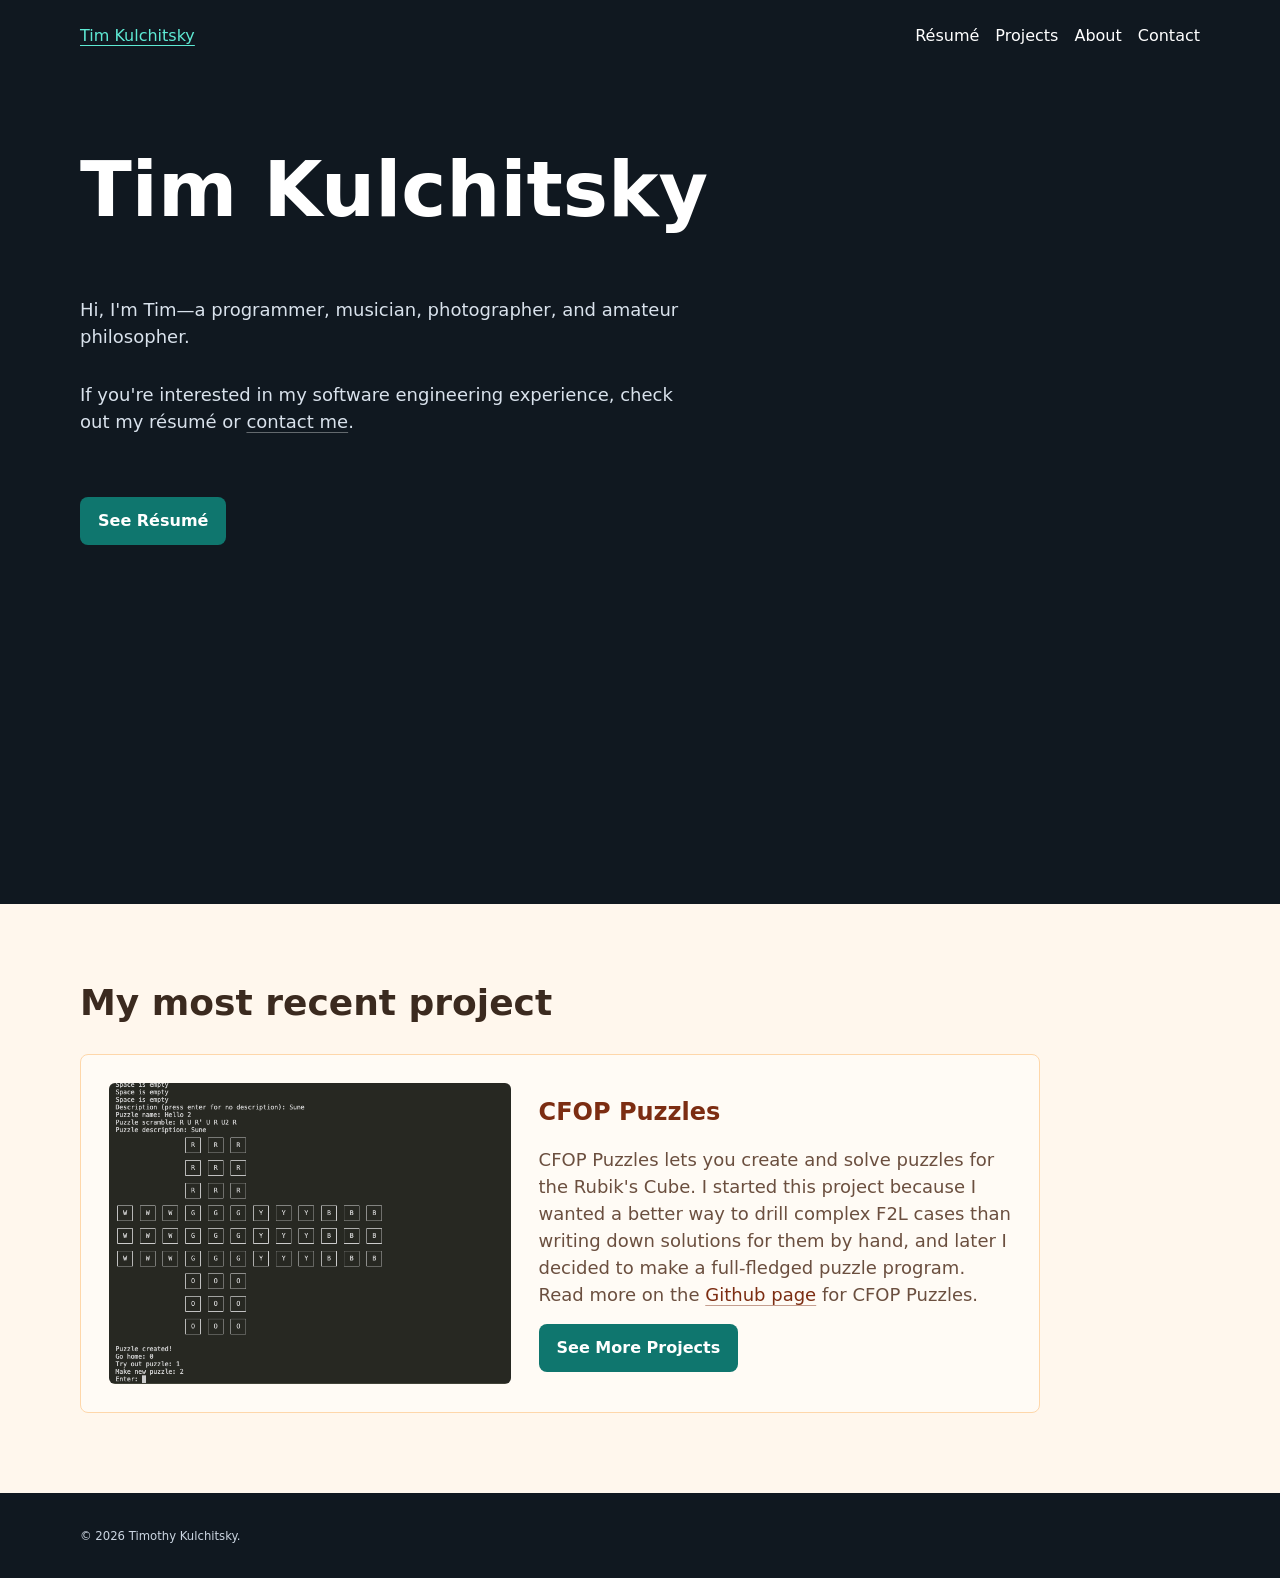
==== docs/index.html @ 84a0f75d "index.html text + gitignore" ====
<!doctype html>
<html lang="en">
  <head>
    <meta charset="utf-8" />
    <meta name="viewport" content="width=device-width, initial-scale=1" />
    <meta
      name="description"
      content="A basic HTML template ready for customization."
    />
    <title>Landing Page</title>
    <link rel="stylesheet" href="styles.css" />
    <script src="script.js" defer></script>
  </head>
  <body>
    <header>
      <a href="index.html" aria-label="Home">Tim Kulchitsky</a>
      <nav aria-label="Main navigation">
        <a href="resume.html">Résumé</a>
        <a href="projects.html">Projects</a>
        <a href="about.html">About</a>
        <a href="contact.html">Contact</a>
      </nav>
    </header>

    <main>
      <section class="hero" aria-labelledby="page-title">
        <h1 id="page-title">Tim Kulchitsky</h1>
        <div class="hero-text">
          <p>
              Hi, I'm Tim—a programmer, musician, photographer, and amateur philosopher.
          </p>
          <p>
            If you're interested in my software engineering experience, check out
            my résumé or <a class="subtle-link" href="contact.html">contact me</a>.
          </p>
        </div>
        <a class="button" href="resume.html">See Résumé</a>
      </section>
      <section class="show-off">
        <h2>My most recent project</h2>

        <article class="featured-project">
          <img
            class="featured-project-img"
            src="images/cfop_puzzles_screenshot.png"
            alt="CFOP Puzzles screenshot"
          />
          <div class="featured-project-text">
            <h3>CFOP Puzzles</h3>
            <p>
              CFOP Puzzles lets you create and solve puzzles for the Rubik's Cube. I started this
              project because I wanted a better way to drill complex F2L cases than writing down solutions
              for them by hand, and later I decided to make a full-fledged puzzle program.
              Read more on the <a class="subtle-link" href="https://github.com/tkulchitsky">Github page</a>
              for CFOP Puzzles.
            </p>
            <a class="button" href="projects.html">See More Projects</a>
          </div>
        </article>
      </section>
    </main>

    <footer>
      <small>&copy; 2026 Timothy Kulchitsky.</small>
    </footer>
  </body>
</html>
---- docs/styles.css ----
:root {
  color-scheme: light;
  font-family:
    Inter, ui-sans-serif, system-ui, -apple-system, BlinkMacSystemFont,
    "Segoe UI", sans-serif;
  color: #ffffff;
  background: #101820;
  --header-height: 68px;
}

* {
  box-sizing: border-box;
}

body {
  margin: 0;
  min-height: 100dvh;
  line-height: 1.5;
  overflow-x: hidden;
  background: #101820;
}

header,
main,
footer {
  position: relative;
  width: min(100% - 40px, 1120px);
  margin: 0 auto;
}

/* Remember to change the variable --header-height when done! */
header {
  display: flex;
  align-items: center;
  justify-content: space-between;
  padding: 24px 0;
}

nav {
  display: flex;
  gap: 16px;
}

a {
  color: inherit;
  text-decoration: none;
}

a:hover {
  text-decoration: underline;
}

header a[aria-current="page"] {
  color: #5eead4;
  text-decoration: underline;
  text-underline-offset: 4px;
}

/* Subtle links */
.hero .subtle-link:hover,
.hero-short .subtle-link:hover,
.featured-project .subtle-link:hover,
.project-card .subtle-link:hover,
.resume-document .subtle-link:hover {
  text-decoration-color: currentColor;
}

/* Hero sections */

.hero,
.hero-short {
  position: relative;
  isolation: isolate;
  display: grid;
  gap: 0;
  width: 100vw;
  margin-left: calc(50% - 50vw);
  padding: 80px max(20px, calc((100vw - 1120px) / 2));
  /* TODO: Could clamp instead, need variable for hero contents height */
  padding-bottom: max(80px, 35dvh);
}

.hero {
    min-height: calc(100dvh - var(--header-height));
}

.hero-short {
  max-height: calc(100dvh - 2.5 * var(--header-height));
}

.projects-hero {
  background: #101820;
}

.hero::before,
.hero-short::before {
  position: absolute;
  inset: 0 0 0 42%;  /* How far to the right the photo *starts* */
  z-index: -2;
  background: url("images/cover_cropped2.jpg") 33% center / cover no-repeat;
  content: "";
}

.hero::after,
.hero-short::after {
  position: absolute;
  inset: 0;
  z-index: -1;
  background: linear-gradient(
    90deg,
    rgba(16, 24, 32, 0.98) 0%,
    rgba(16, 24, 32, 0.9) 34%,
    rgba(16, 24, 32, 0.34) 62%,
    rgba(16, 24, 32, 0.04) 100%
  );
  content: "";
}

.projects-hero::before,
.projects-hero::after {
  content: none;
}

.about-hero::before {
  background: url("images/about.jpg") 33% center / cover no-repeat;
}

.hero-text {
  display: grid;
  gap: 10px;
}

.hero h1,
.hero-short h1 {
  max-width: 720px;
  margin: 0 0 24px;
  font-size: clamp(2.25rem, 7vw, 4.75rem);
  line-height: 1;
}

.hero p,
.hero-short p {
  max-width: 620px;
  margin: 0;
  color: #d9e2ec;
  font-size: 1.125rem;
}

.hero .subtle-link,
.hero-short .subtle-link {
  text-decoration: underline;
  text-decoration-thickness: 1px;
  text-decoration-color: rgba(255, 255, 255, 0.35);
  text-underline-offset: 4px;
}

.hero .button,
.hero-short .button {
  margin-top: 40px;
  align-self: start;
}

/* Show off section (.show-off in home page and Projects) */

.show-off {
  display: grid;
  gap: 32px;
  width: 100vw;
  margin-left: calc(50% - 50vw);
  padding: 80px max(20px, calc((100vw - 1120px) / 2));
  color: #2f241c;
  background: #fff7ed;
}

.show-off-reveal-ready .show-off {
  opacity: 0;
  transform: translateY(32px);
  transition:
    opacity 500ms ease,
    transform 500ms ease;
}

.show-off-reveal-ready .show-off.is-visible {
  opacity: 1;
  transform: translateY(0);
}

.show-off h2 {
  margin: 0;
  color: #3b2a1f;
  font-size: clamp(1.5rem, 3vw, 2.25rem);
  line-height: 1.05;
}

.featured-project {
  display: grid;
  grid-template-columns: minmax(240px, 0.85fr) minmax(0, 1fr);
  align-items: center;
  gap: 28px;
  max-width: 960px;
  border: 1px solid #fed7aa;
  border-radius: 8px;
  padding: 28px;
  background: #fffbf5;
}

.featured-project-img {
  width: 100%;
  aspect-ratio: 4 / 3;
  border-radius: 6px;
  object-fit: cover;
}

.featured-project-text {
  display: grid;
  gap: 16px;
}

.featured-project h3 {
  margin: 0;
  color: #7c2d12;
  font-size: 1.5rem;
}

.featured-project p {
  max-width: 640px;
  margin: 0;
  color: #6b4f3f;
  font-size: 1.125rem;
}

.featured-project .subtle-link,
.project-card .subtle-link,
.resume-document .subtle-link {
  color: #7c2d12;
  text-decoration: underline;
  text-decoration-thickness: 1px;
  text-decoration-color: rgba(124, 45, 18, 0.45);
  text-underline-offset: 4px;
}

.featured-project .button {
  align-self: start;
}

/* Projects */

.project-grid {
  display: grid;
  grid-template-columns: repeat(3, minmax(0, 1fr));
  gap: 20px;
}

.project-card {
  display: grid;
  gap: 12px;
  border: 1px solid #fed7aa;
  border-radius: 8px;
  padding: 24px;
  background: #fffbf5;
}

.project-img {
  width: 100%;
  aspect-ratio: 4 / 3;
  border-radius: 6px;
  object-fit: contain;
}

.project-card h3 {
  margin: 0;
  color: #7c2d12;
  font-size: 1.25rem;
}

.project-card p {
  margin: 0;
  color: #6b4f3f;
}

/* Resume */

.resume-document-wrap {
  display: grid;
  grid-template-columns: minmax(240px, 0.42fr) minmax(0, 1fr);
  align-items: start;
  gap: clamp(32px, 6vw, 72px);
  width: 100vw;
  margin-left: calc(50% - 50vw);
  padding: 80px max(20px, calc((100vw - 1120px) / 2));
  color: #2f241c;
  background: #fff7ed;
}

.resume-profile {
  display: grid;
  gap: 24px;
  position: sticky;
  top: 24px;
  border: 1px solid #fed7aa;
  border-radius: 8px;
  padding: 24px;
  background: #fffbf5;
  box-shadow: 0 14px 34px rgba(16, 24, 32, 0.08);
}

.resume-profile-copy {
  display: grid;
  gap: 10px;
}

.resume-eyebrow {
  margin: 0;
  color: #0f766e;
  font-weight: 800;
  text-transform: uppercase;
}

.resume-profile-copy h2 {
  margin: 0;
  color: #3b2a1f;
  font-size: clamp(1.7rem, 3vw, 2.45rem);
  line-height: 1.05;
}

.resume-profile-copy p {
  margin: 0;
  color: #6b4f3f;
}

.resume-section-nav {
  display: flex;
  flex-wrap: wrap;
  gap: 10px;
}

.resume-section-nav a {
  border: 1px solid #fed7aa;
  border-radius: 8px;
  padding: 8px 12px;
  color: #7c2d12;
  background: #fffbf5;
  font-weight: 700;
}

.resume-section-nav a:hover {
  background: #fef3e2;
  text-decoration: none;
}

.resume-document {
  display: grid;
  gap: 36px;
}

.resume-document-header {
  display: flex;
  align-items: start;
  justify-content: space-between;
  gap: 28px;
  border-bottom: 1px solid #fed7aa;
  padding-bottom: 28px;
}

.resume-document-header h2 {
  margin: 0;
  color: #3b2a1f;
  font-size: clamp(2rem, 5vw, 3.5rem);
  line-height: 1;
}

.resume-document-header p {
  max-width: 560px;
  margin: 12px 0 0;
  color: #6b4f3f;
  font-size: 1.05rem;
}

.resume-document-links {
  display: flex;
  flex: 0 0 auto;
  flex-wrap: wrap;
  justify-content: flex-start;
  gap: 8px 16px;
}

.resume-document-section {
  display: grid;
  grid-template-columns: 150px minmax(0, 1fr);
  gap: 28px;
  border-top: 1px solid #fed7aa;
  padding-top: 36px;
}

.resume-document-section:first-of-type {
  border-top: 0;
  padding-top: 0;
}

.resume-document-section > h2 {
  margin: 0;
  color: #7c2d12;
  font-size: 1rem;
  letter-spacing: 0;
  text-transform: uppercase;
}

.resume-entry {
  display: grid;
  gap: 14px;
  border: 1px solid #fed7aa;
  border-radius: 8px;
  padding: 24px;
  background: #fffbf5;
  box-shadow: 0 14px 34px rgba(16, 24, 32, 0.08);
}

.resume-entry-header {
  display: flex;
  align-items: start;
  justify-content: space-between;
  gap: 20px;
}

.resume-entry h3,
.resume-skills h3 {
  margin: 0;
  color: #3b2a1f;
  font-size: 1.15rem;
}

.resume-entry p,
.resume-skills p {
  margin: 4px 0 0;
  color: #6b4f3f;
}

.resume-entry-header span {
  flex: 0 0 auto;
  color: #7c2d12;
  font-weight: 800;
}

.resume-entry ul {
  display: grid;
  gap: 8px;
  margin: 0;
  padding-left: 22px;
  color: #6b4f3f;
}

.resume-skills {
  display: grid;
  grid-template-columns: repeat(3, minmax(0, 1fr));
  gap: 16px;
}

.resume-skills div {
  border: 1px solid #fed7aa;
  border-radius: 8px;
  padding: 20px;
  background: #fffbf5;
  box-shadow: 0 14px 34px rgba(16, 24, 32, 0.08);
}

/* Other */

.button {
  display: inline-flex;
  width: fit-content;
  align-items: center;
  justify-content: center;
  gap: 8px;
  border-radius: 8px;
  background: #0f766e;
  color: #ffffff;
  font-weight: 700;
  padding: 12px 18px;
}

.button svg {
  width: 1.1em;
  height: 1.1em;
  flex: 0 0 auto;
}

.button:hover {
  text-decoration: none;
  background: #115e59;
}

footer {
  padding: 32px 0;
  color: #cbd5e1;
  font-size: 0.875rem;
}

@media (max-width: 760px) {
  .hero::before {
    left: 0;
    background-position: 45% center;
  }

  .hero::after {
    background: rgba(16, 24, 32, 0.72);
  }

  .project-grid {
    grid-template-columns: 1fr;
  }

  .featured-project {
    grid-template-columns: 1fr;
  }

  .resume-document-wrap,
  .resume-skills {
    grid-template-columns: 1fr;
  }

  .resume-profile {
    position: static;
  }

  .resume-document-header,
  .resume-entry-header {
    display: grid;
    gap: 12px;
  }

  .resume-document-links {
    justify-content: flex-start;
    max-width: none;
  }

  .resume-document-section {
    grid-template-columns: 1fr;
    gap: 14px;
  }
}
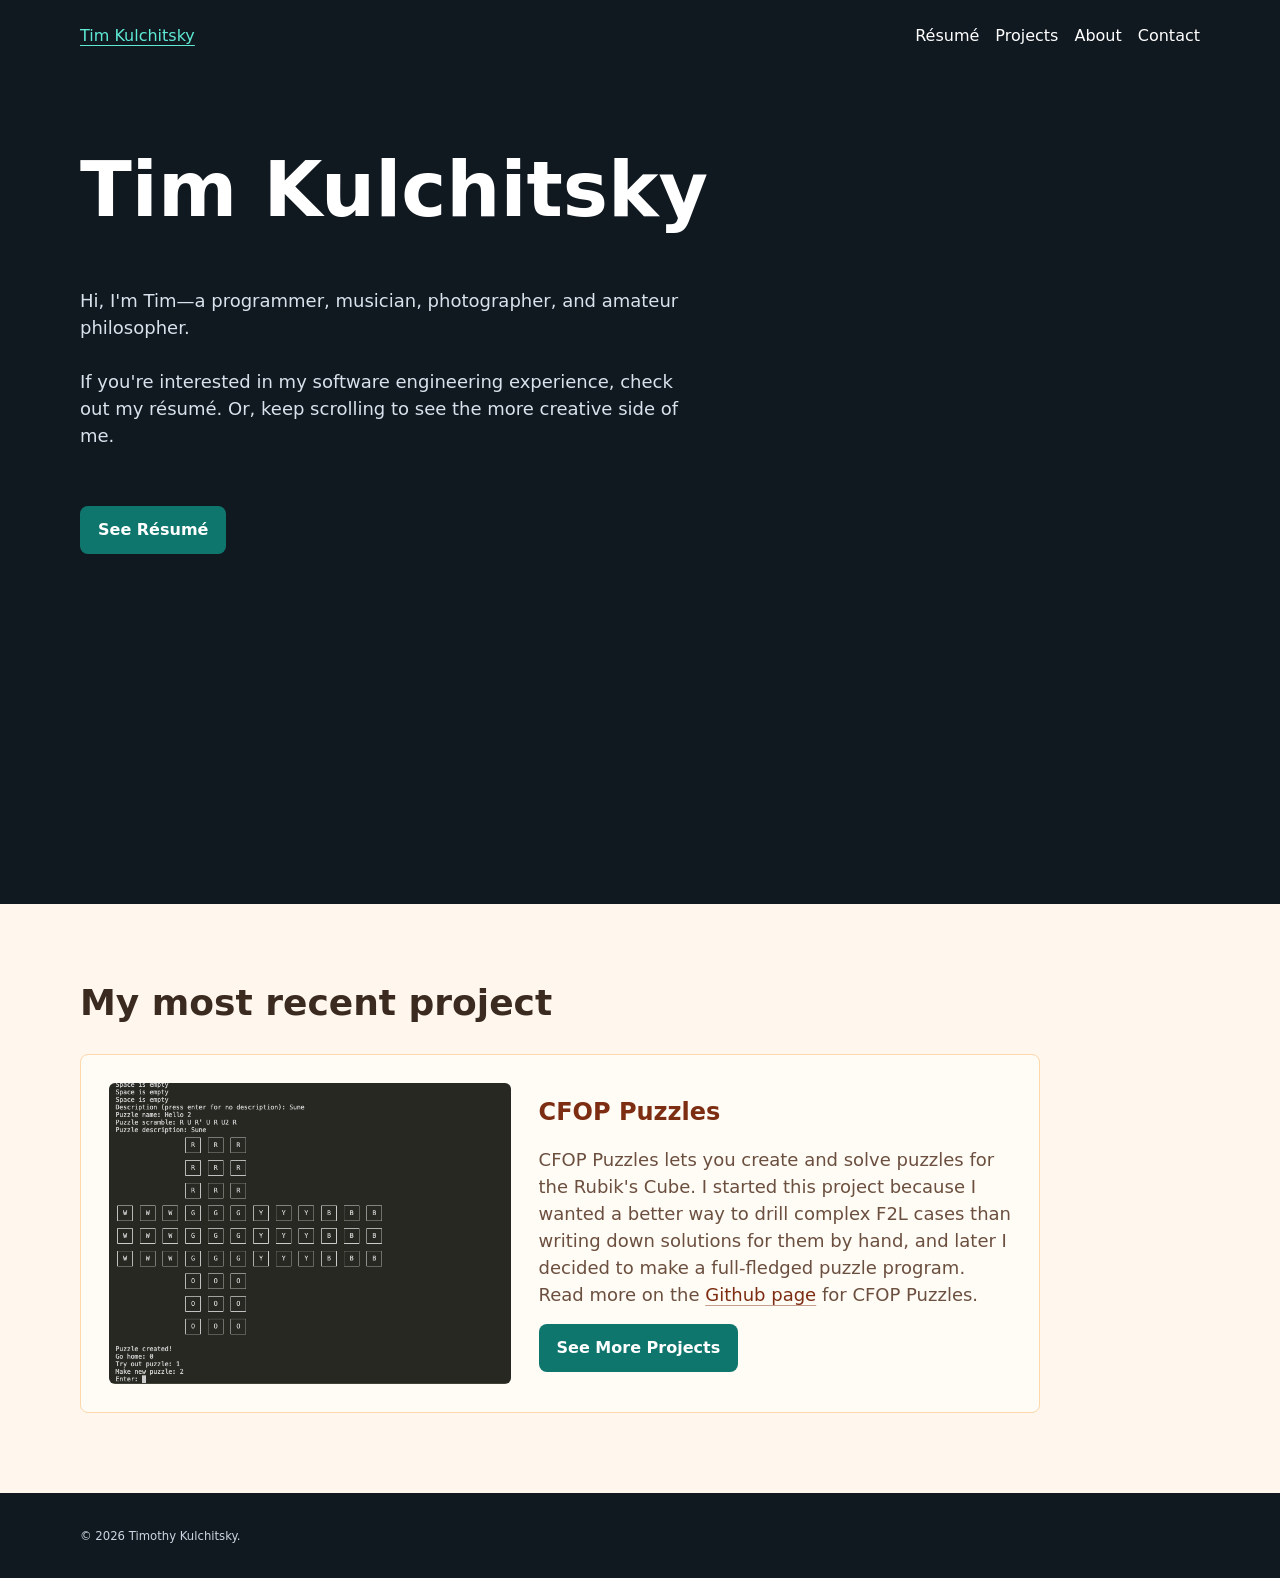
==== commit 353fbaca: "Home page text - "Or, keep scrolling"" ====
--- a/docs/index.html
+++ b/docs/index.html
@@ -31,7 +31,7 @@
           </p>
           <p>
             If you're interested in my software engineering experience, check out
-            my résumé or <a class="subtle-link" href="contact.html">contact me</a>.
+            my résumé. Or, keep scrolling to see the more creative side of me.
           </p>
         </div>
         <a class="button" href="resume.html">See Résumé</a>
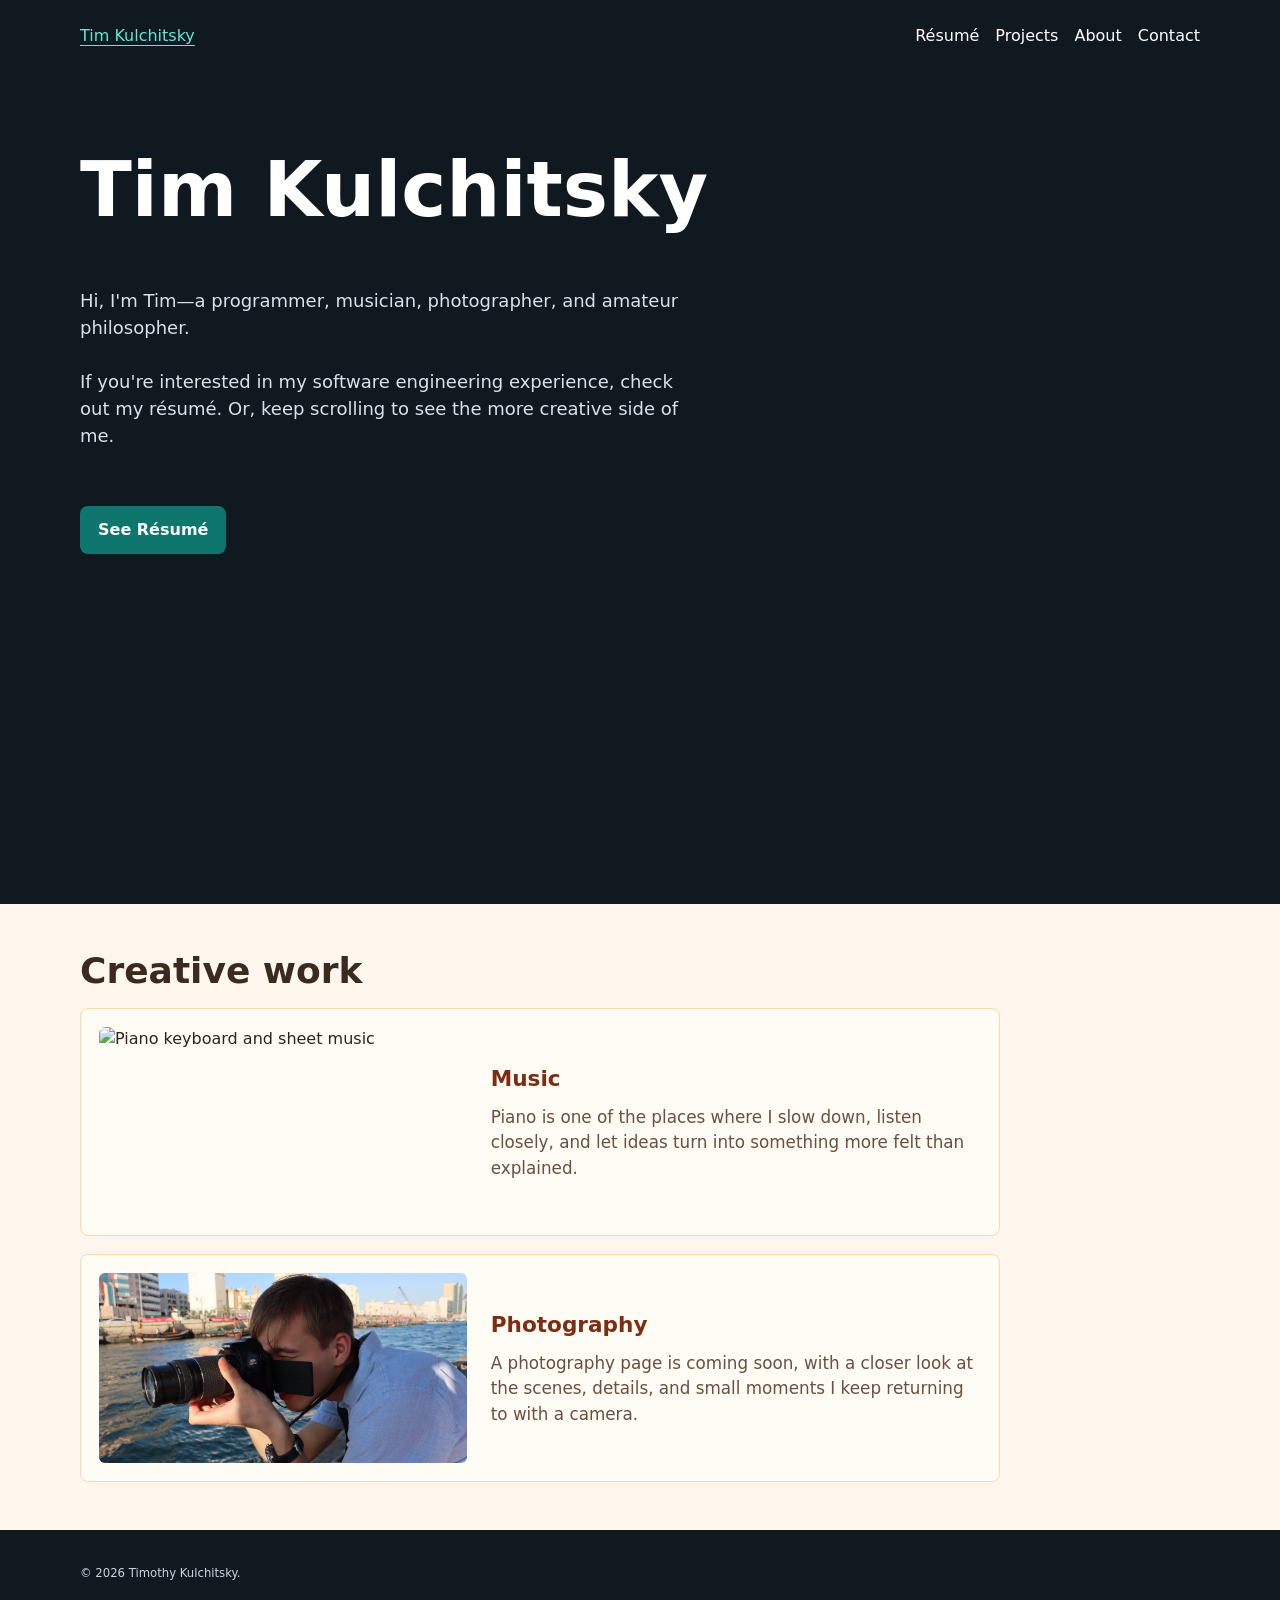
==== commit 04a88a54: "Two panels in index.html below hero" ====
--- a/docs/index.html
+++ b/docs/index.html
@@ -36,25 +36,36 @@
         </div>
         <a class="button" href="resume.html">See Résumé</a>
       </section>
-      <section class="show-off">
-        <h2>My most recent project</h2>
+      <section class="show-off creative-showcase">
+        <h2>Creative work</h2>
 
-        <article class="featured-project">
+        <article class="creative-feature">
           <img
-            class="featured-project-img"
-            src="images/cfop_puzzles_screenshot.png"
-            alt="CFOP Puzzles screenshot"
+            class="creative-feature-img"
+            src="images/piano3.PNG"
+            alt="Piano keyboard and sheet music"
           />
-          <div class="featured-project-text">
-            <h3>CFOP Puzzles</h3>
+          <div class="creative-feature-text">
+            <h3>Music</h3>
             <p>
-              CFOP Puzzles lets you create and solve puzzles for the Rubik's Cube. I started this
-              project because I wanted a better way to drill complex F2L cases than writing down solutions
-              for them by hand, and later I decided to make a full-fledged puzzle program.
-              Read more on the <a class="subtle-link" href="https://github.com/tkulchitsky">Github page</a>
-              for CFOP Puzzles.
+              Piano is one of the places where I slow down, listen closely, and
+              let ideas turn into something more felt than explained.
             </p>
-            <a class="button" href="projects.html">See More Projects</a>
+          </div>
+        </article>
+
+        <article class="creative-feature">
+          <img
+            class="creative-feature-img"
+            src="images/camera.jpg"
+            alt="Camera on a table"
+          />
+          <div class="creative-feature-text">
+            <h3>Photography</h3>
+            <p>
+              A photography page is coming soon, with a closer look at the
+              scenes, details, and small moments I keep returning to with a camera.
+            </p>
           </div>
         </article>
       </section>
--- a/docs/styles.css
+++ b/docs/styles.css
@@ -243,6 +243,49 @@
   align-self: start;
 }
 
+.creative-showcase {
+  gap: 18px;
+  padding-top: 48px;
+  padding-bottom: 48px;
+}
+
+.creative-feature {
+  display: grid;
+  grid-template-columns: minmax(220px, 0.75fr) minmax(0, 1fr);
+  align-items: center;
+  gap: 24px;
+  max-width: 920px;
+  border: 1px solid #fed7aa;
+  border-radius: 8px;
+  padding: 18px;
+  background: #fffbf5;
+}
+
+.creative-feature-img {
+  width: 100%;
+  height: clamp(140px, 18vw, 190px);
+  border-radius: 6px;
+  object-fit: cover;
+}
+
+.creative-feature-text {
+  display: grid;
+  gap: 10px;
+}
+
+.creative-feature h3 {
+  margin: 0;
+  color: #7c2d12;
+  font-size: 1.35rem;
+}
+
+.creative-feature p {
+  max-width: 560px;
+  margin: 0;
+  color: #6b4f3f;
+  font-size: 1.05rem;
+}
+
 /* Projects */
 
 .project-grid {
@@ -513,6 +556,15 @@
     grid-template-columns: 1fr;
   }
 
+  .creative-feature {
+    grid-template-columns: 1fr;
+    gap: 14px;
+  }
+
+  .creative-feature-img {
+    height: 150px;
+  }
+
   .resume-document-wrap,
   .resume-skills {
     grid-template-columns: 1fr;
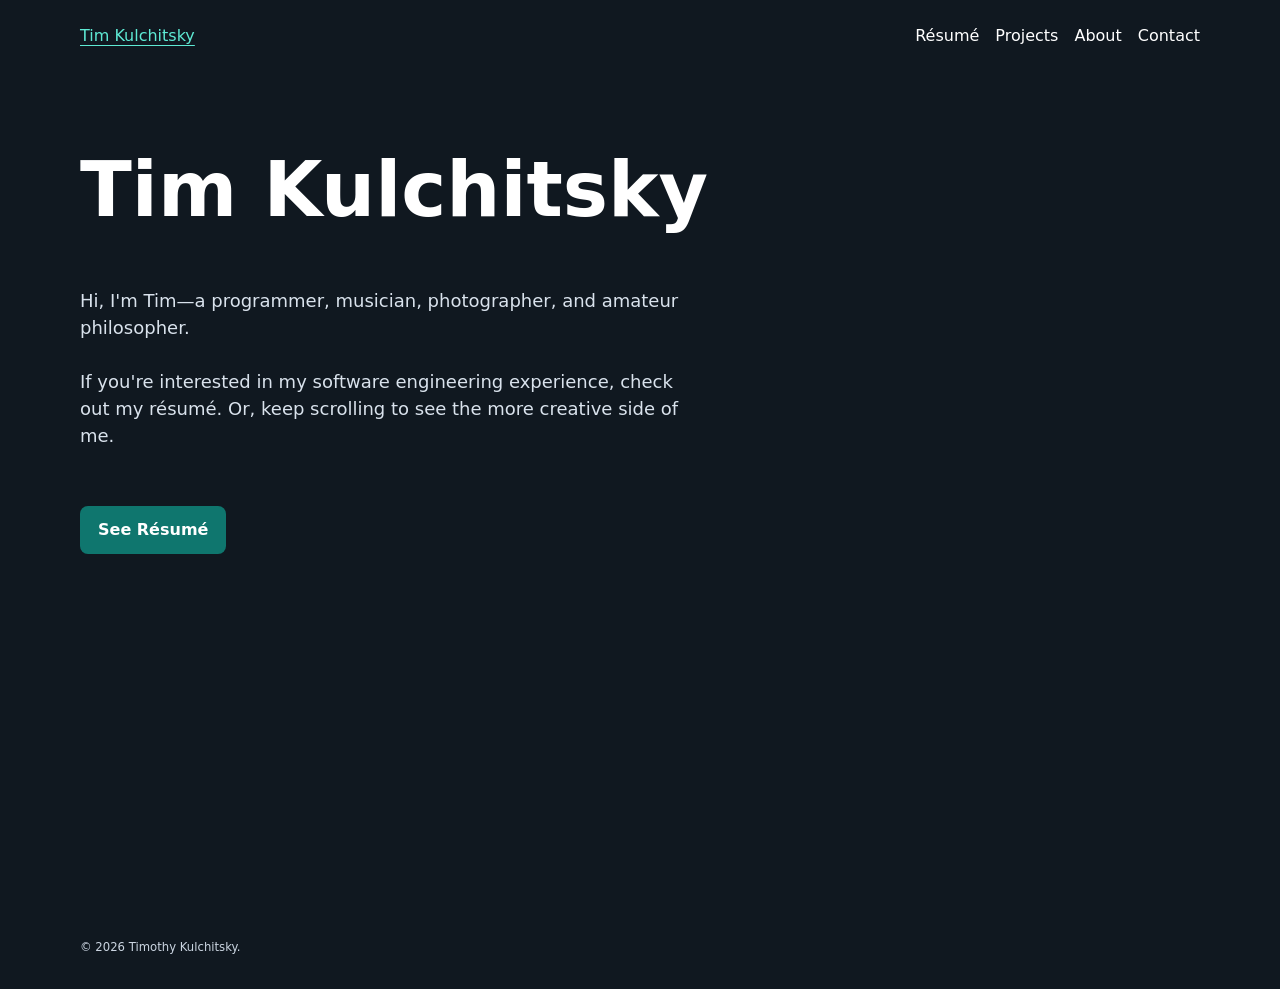
==== commit 9c4e94be: "Removed show off section from home page" ====
--- a/docs/index.html
+++ b/docs/index.html
@@ -36,39 +36,6 @@
         </div>
         <a class="button" href="resume.html">See Résumé</a>
       </section>
-      <section class="show-off creative-showcase">
-        <h2>Creative work</h2>
-
-        <article class="creative-feature">
-          <img
-            class="creative-feature-img"
-            src="images/piano3.PNG"
-            alt="Piano keyboard and sheet music"
-          />
-          <div class="creative-feature-text">
-            <h3>Music</h3>
-            <p>
-              Piano is one of the places where I slow down, listen closely, and
-              let ideas turn into something more felt than explained.
-            </p>
-          </div>
-        </article>
-
-        <article class="creative-feature">
-          <img
-            class="creative-feature-img"
-            src="images/camera.jpg"
-            alt="Camera on a table"
-          />
-          <div class="creative-feature-text">
-            <h3>Photography</h3>
-            <p>
-              A photography page is coming soon, with a closer look at the
-              scenes, details, and small moments I keep returning to with a camera.
-            </p>
-          </div>
-        </article>
-      </section>
     </main>
 
     <footer>
--- a/docs/styles.css
+++ b/docs/styles.css
@@ -160,7 +160,7 @@
   align-self: start;
 }
 
-/* Show off section (.show-off in home page and Projects) */
+/* Show off section (Projects page) */
 
 .show-off {
   display: grid;
@@ -170,19 +170,6 @@
   padding: 80px max(20px, calc((100vw - 1120px) / 2));
   color: #2f241c;
   background: #fff7ed;
-}
-
-.show-off-reveal-ready .show-off {
-  opacity: 0;
-  transform: translateY(32px);
-  transition:
-    opacity 500ms ease,
-    transform 500ms ease;
-}
-
-.show-off-reveal-ready .show-off.is-visible {
-  opacity: 1;
-  transform: translateY(0);
 }
 
 .show-off h2 {
@@ -243,49 +230,6 @@
   align-self: start;
 }
 
-.creative-showcase {
-  gap: 18px;
-  padding-top: 48px;
-  padding-bottom: 48px;
-}
-
-.creative-feature {
-  display: grid;
-  grid-template-columns: minmax(220px, 0.75fr) minmax(0, 1fr);
-  align-items: center;
-  gap: 24px;
-  max-width: 920px;
-  border: 1px solid #fed7aa;
-  border-radius: 8px;
-  padding: 18px;
-  background: #fffbf5;
-}
-
-.creative-feature-img {
-  width: 100%;
-  height: clamp(140px, 18vw, 190px);
-  border-radius: 6px;
-  object-fit: cover;
-}
-
-.creative-feature-text {
-  display: grid;
-  gap: 10px;
-}
-
-.creative-feature h3 {
-  margin: 0;
-  color: #7c2d12;
-  font-size: 1.35rem;
-}
-
-.creative-feature p {
-  max-width: 560px;
-  margin: 0;
-  color: #6b4f3f;
-  font-size: 1.05rem;
-}
-
 /* Projects */
 
 .project-grid {
@@ -556,15 +500,6 @@
     grid-template-columns: 1fr;
   }
 
-  .creative-feature {
-    grid-template-columns: 1fr;
-    gap: 14px;
-  }
-
-  .creative-feature-img {
-    height: 150px;
-  }
-
   .resume-document-wrap,
   .resume-skills {
     grid-template-columns: 1fr;
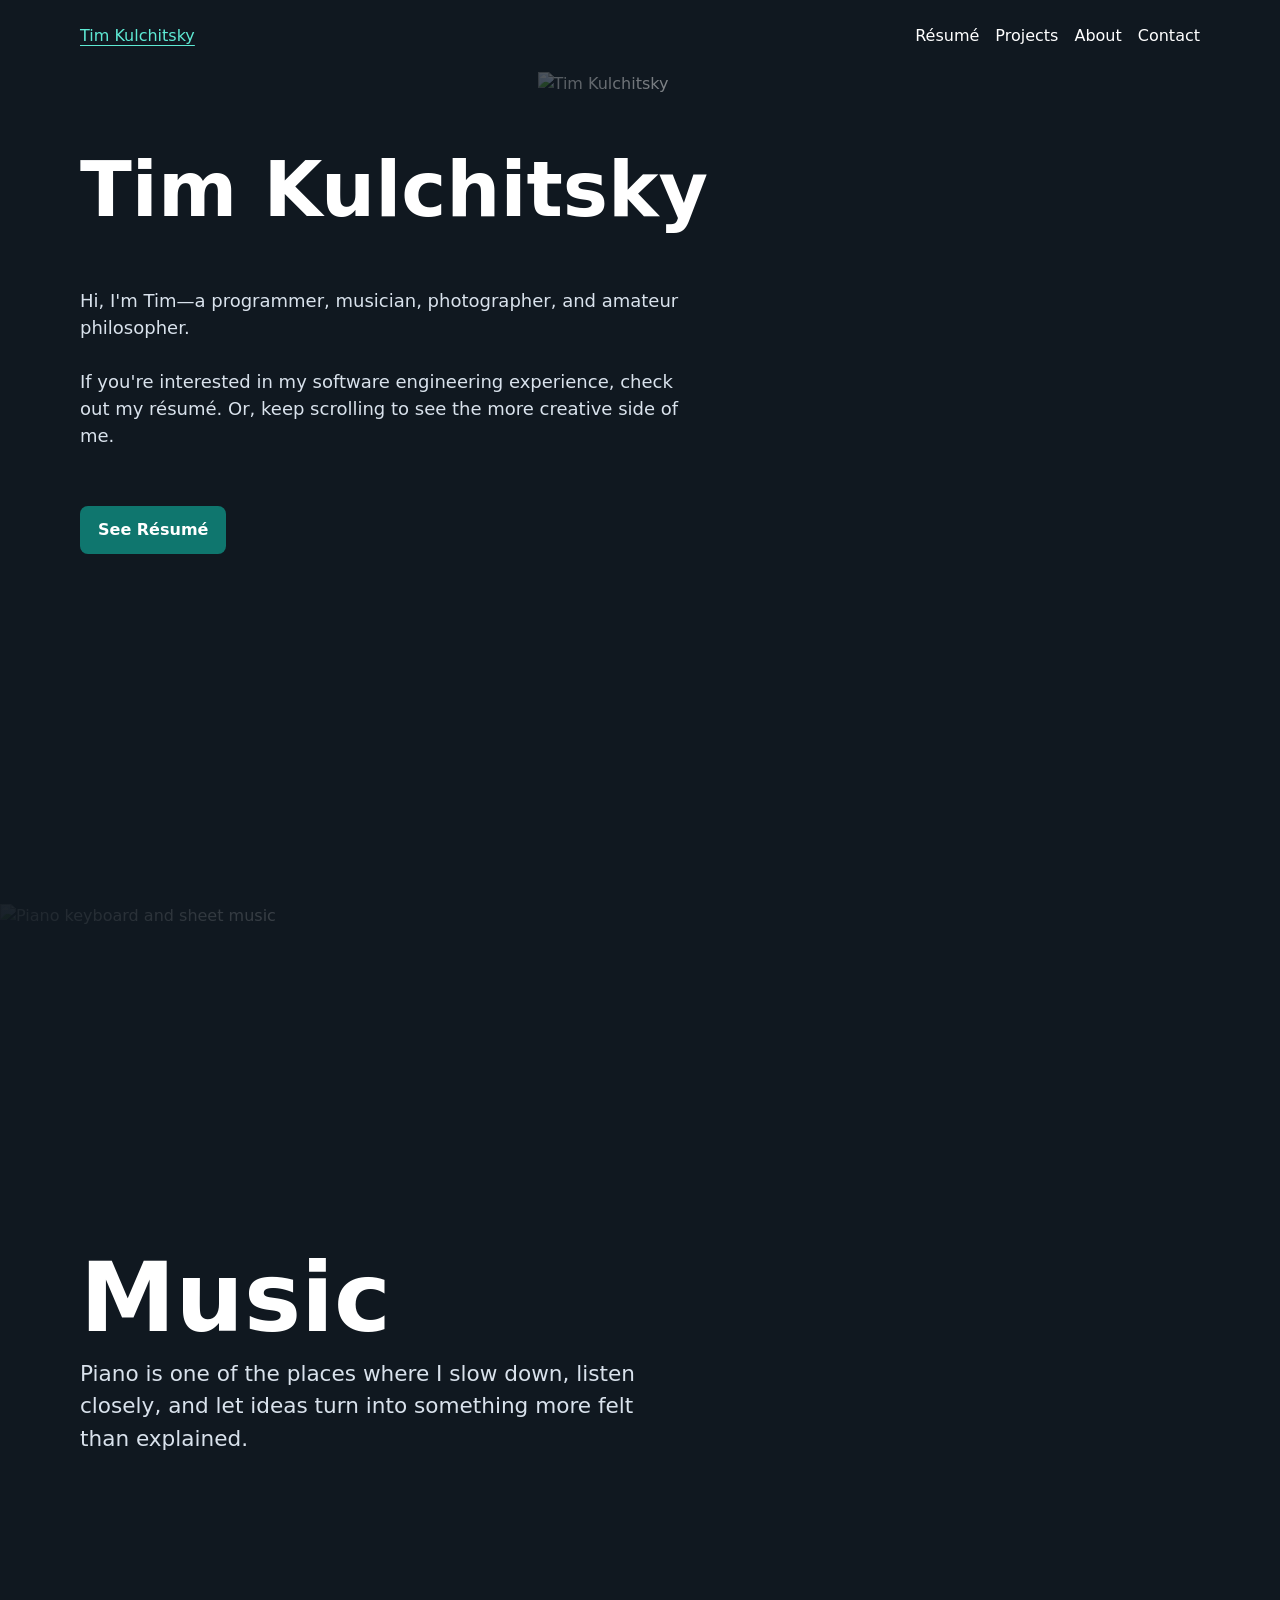
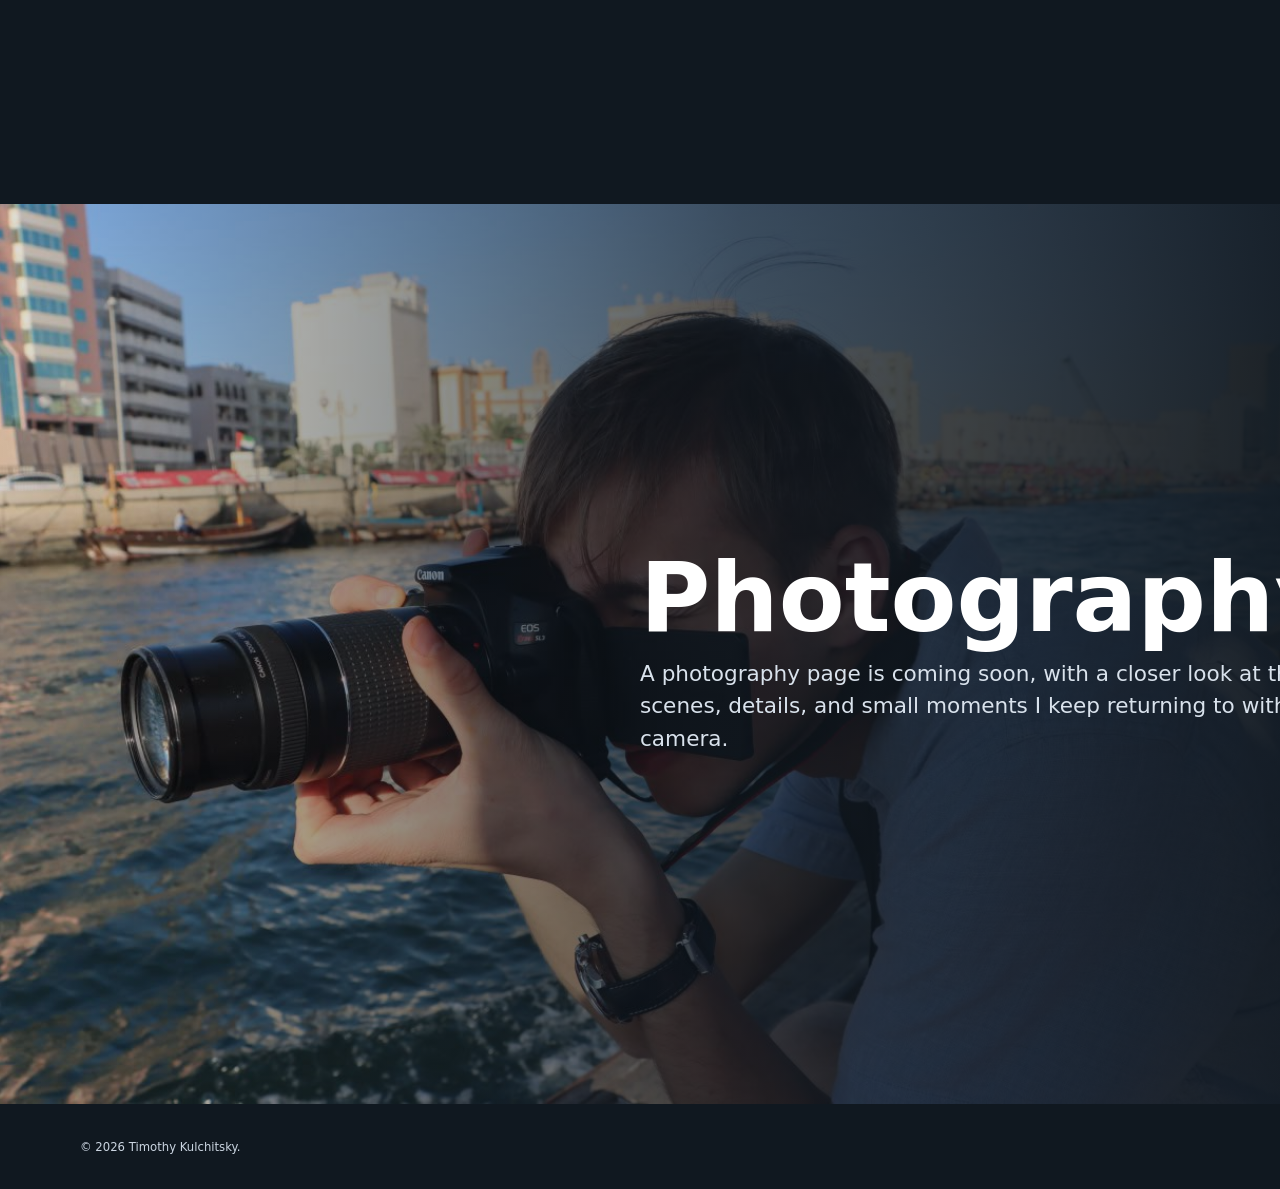
==== commit 8537465a: "Full screen home page" ====
--- a/docs/index.html
+++ b/docs/index.html
@@ -24,6 +24,11 @@
 
     <main>
       <section class="hero" aria-labelledby="page-title">
+        <img
+          class="hero-image"
+          src="images/cover_cropped2.jpg"
+          alt="Tim Kulchitsky"
+        />
         <h1 id="page-title">Tim Kulchitsky</h1>
         <div class="hero-text">
           <p>
@@ -36,6 +41,36 @@
         </div>
         <a class="button" href="resume.html">See Résumé</a>
       </section>
+
+      <section class="home-section music-section" aria-labelledby="music-title">
+        <div class="home-section-text">
+          <h2 id="music-title">Music</h2>
+          <p>
+            Piano is one of the places where I slow down, listen closely, and
+            let ideas turn into something more felt than explained.
+          </p>
+        </div>
+        <img
+          class="home-section-image"
+          src="images/piano3.PNG"
+          alt="Piano keyboard and sheet music"
+        />
+      </section>
+
+      <section class="home-section photography-section" aria-labelledby="photography-title">
+        <div class="home-section-text">
+          <h2 id="photography-title">Photography</h2>
+          <p>
+            A photography page is coming soon, with a closer look at the scenes,
+            details, and small moments I keep returning to with a camera.
+          </p>
+        </div>
+        <img
+          class="home-section-image"
+          src="images/camera.jpg"
+          alt="Camera on a table"
+        />
+      </section>
     </main>
 
     <footer>
--- a/docs/styles.css
+++ b/docs/styles.css
@@ -59,7 +59,6 @@
 /* Subtle links */
 .hero .subtle-link:hover,
 .hero-short .subtle-link:hover,
-.featured-project .subtle-link:hover,
 .project-card .subtle-link:hover,
 .resume-document .subtle-link:hover {
   text-decoration-color: currentColor;
@@ -81,7 +80,7 @@
 }
 
 .hero {
-    min-height: calc(100dvh - var(--header-height));
+  min-height: calc(100dvh - var(--header-height));
 }
 
 .hero-short {
@@ -92,13 +91,24 @@
   background: #101820;
 }
 
-.hero::before,
 .hero-short::before {
   position: absolute;
   inset: 0 0 0 42%;  /* How far to the right the photo *starts* */
   z-index: -2;
   background: url("images/cover_cropped2.jpg") 33% center / cover no-repeat;
   content: "";
+}
+
+.hero-image {
+  position: absolute;
+  top: 0;
+  right: 0;
+  bottom: 0;
+  z-index: -2;
+  width: 58%;
+  height: 100%;
+  object-fit: cover;
+  object-position: 33% center;
 }
 
 .hero::after,
@@ -160,6 +170,79 @@
   align-self: start;
 }
 
+/* Home scroll sections */
+
+.home-section {
+  position: relative;
+  isolation: isolate;
+  display: grid;
+  align-items: center;
+  width: 100vw;
+  min-height: 100dvh;
+  margin-left: calc(50% - 50vw);
+  padding: 80px max(20px, calc((100vw - 1120px) / 2));
+  overflow: hidden;
+  color: #ffffff;
+}
+
+.home-section::after {
+  position: absolute;
+  inset: 0;
+  z-index: -1;
+  background: linear-gradient(
+    90deg,
+    rgba(16, 24, 32, 0.95) 0%,
+    rgba(16, 24, 32, 0.72) 42%,
+    rgba(16, 24, 32, 0.12) 100%
+  );
+  content: "";
+}
+
+.home-section-image {
+  position: absolute;
+  inset: 0;
+  z-index: -2;
+  width: 100%;
+  height: 100%;
+  object-fit: cover;
+}
+
+.home-section-text {
+  display: grid;
+  gap: 14px;
+  max-width: 560px;
+}
+
+.home-section h2 {
+  margin: 0;
+  color: #ffffff;
+  font-size: clamp(2.5rem, 8vw, 6rem);
+  line-height: 0.95;
+}
+
+.home-section p {
+  margin: 0;
+  color: #d9e2ec;
+  font-size: clamp(1.05rem, 2vw, 1.35rem);
+}
+
+.music-section {
+  justify-items: start;
+}
+
+.photography-section {
+  justify-items: end;
+}
+
+.photography-section::after {
+  background: linear-gradient(
+    270deg,
+    rgba(16, 24, 32, 0.95) 0%,
+    rgba(16, 24, 32, 0.72) 42%,
+    rgba(16, 24, 32, 0.12) 100%
+  );
+}
+
 /* Show off section (Projects page) */
 
 .show-off {
@@ -179,44 +262,6 @@
   line-height: 1.05;
 }
 
-.featured-project {
-  display: grid;
-  grid-template-columns: minmax(240px, 0.85fr) minmax(0, 1fr);
-  align-items: center;
-  gap: 28px;
-  max-width: 960px;
-  border: 1px solid #fed7aa;
-  border-radius: 8px;
-  padding: 28px;
-  background: #fffbf5;
-}
-
-.featured-project-img {
-  width: 100%;
-  aspect-ratio: 4 / 3;
-  border-radius: 6px;
-  object-fit: cover;
-}
-
-.featured-project-text {
-  display: grid;
-  gap: 16px;
-}
-
-.featured-project h3 {
-  margin: 0;
-  color: #7c2d12;
-  font-size: 1.5rem;
-}
-
-.featured-project p {
-  max-width: 640px;
-  margin: 0;
-  color: #6b4f3f;
-  font-size: 1.125rem;
-}
-
-.featured-project .subtle-link,
 .project-card .subtle-link,
 .resume-document .subtle-link {
   color: #7c2d12;
@@ -224,10 +269,6 @@
   text-decoration-thickness: 1px;
   text-decoration-color: rgba(124, 45, 18, 0.45);
   text-underline-offset: 4px;
-}
-
-.featured-project .button {
-  align-self: start;
 }
 
 /* Projects */
@@ -483,20 +524,28 @@
 }
 
 @media (max-width: 760px) {
-  .hero::before {
+  .hero-image {
     left: 0;
-    background-position: 45% center;
+    width: 100%;
+    object-position: 45% center;
   }
 
   .hero::after {
     background: rgba(16, 24, 32, 0.72);
   }
 
+  .home-section {
+    justify-items: start;
+    padding-top: 96px;
+    padding-bottom: 96px;
+  }
+
+  .home-section::after,
+  .photography-section::after {
+    background: rgba(16, 24, 32, 0.72);
+  }
+
   .project-grid {
-    grid-template-columns: 1fr;
-  }
-
-  .featured-project {
     grid-template-columns: 1fr;
   }
 
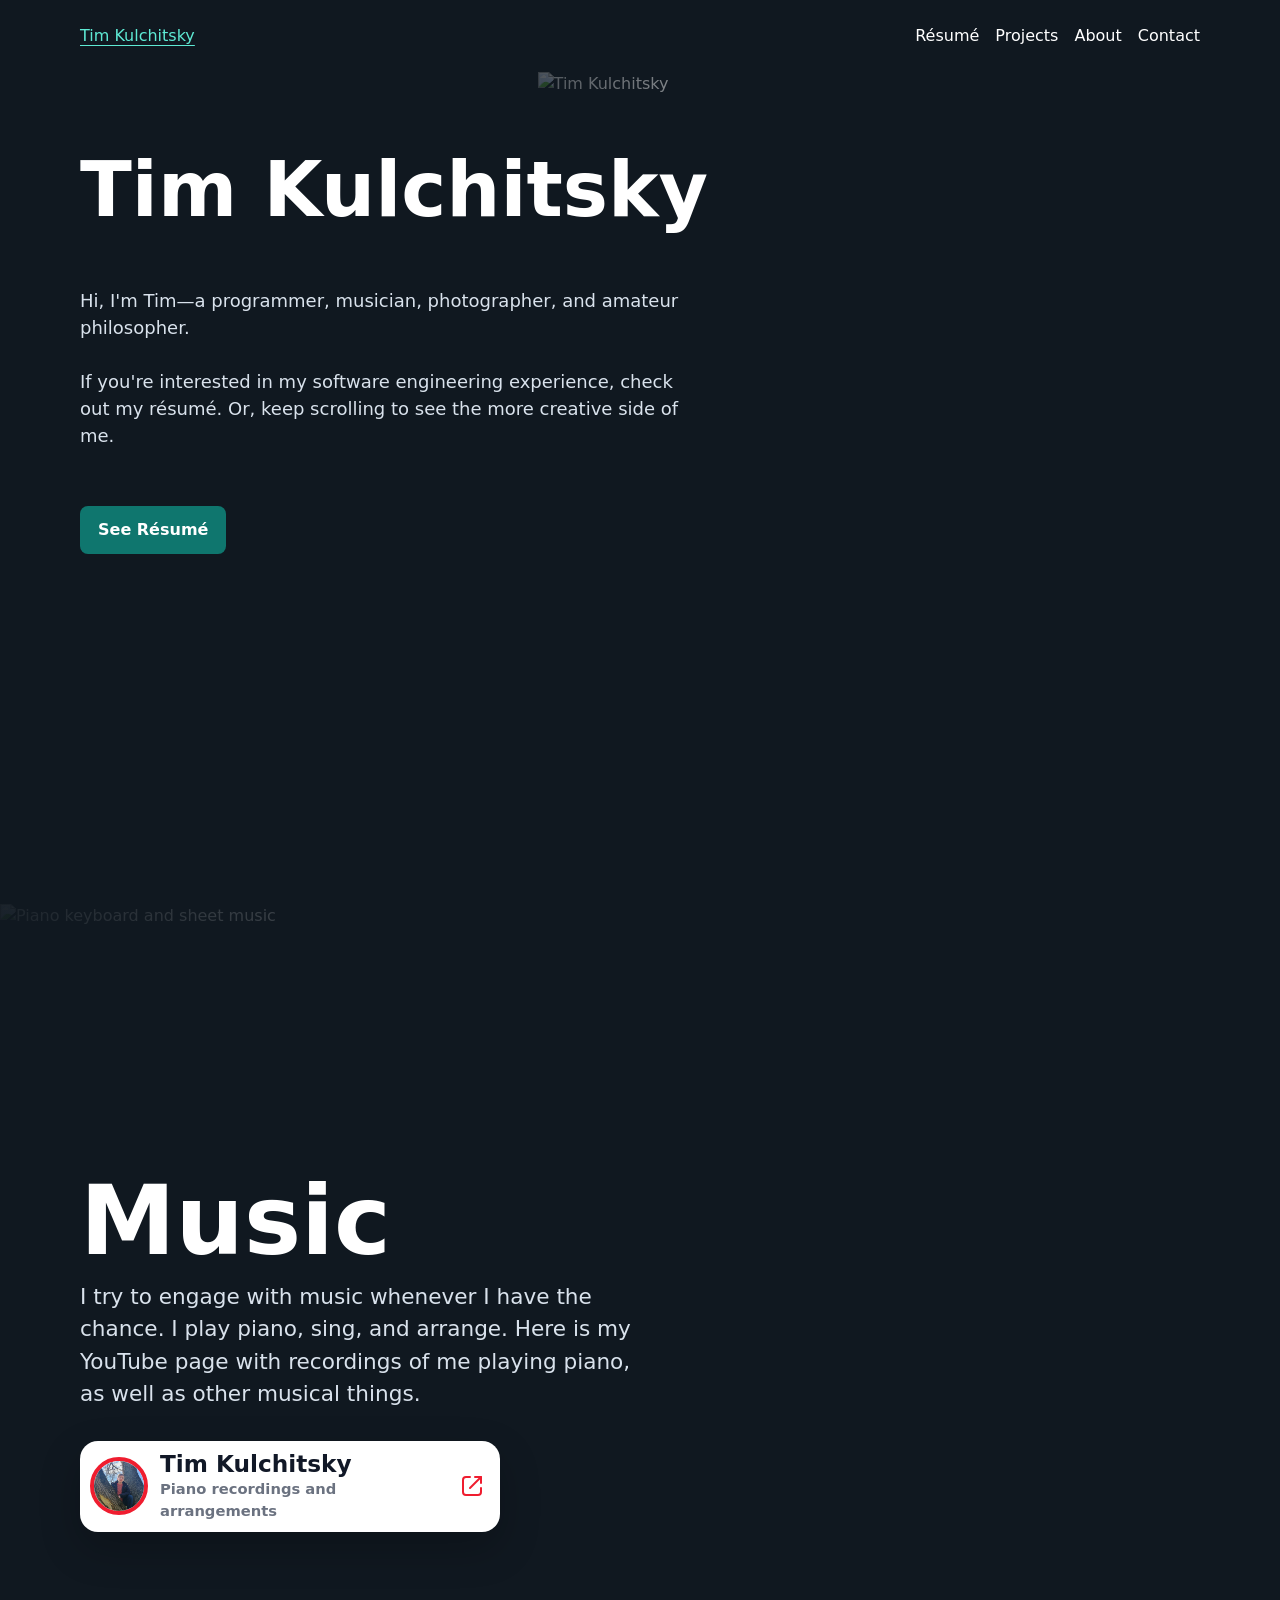
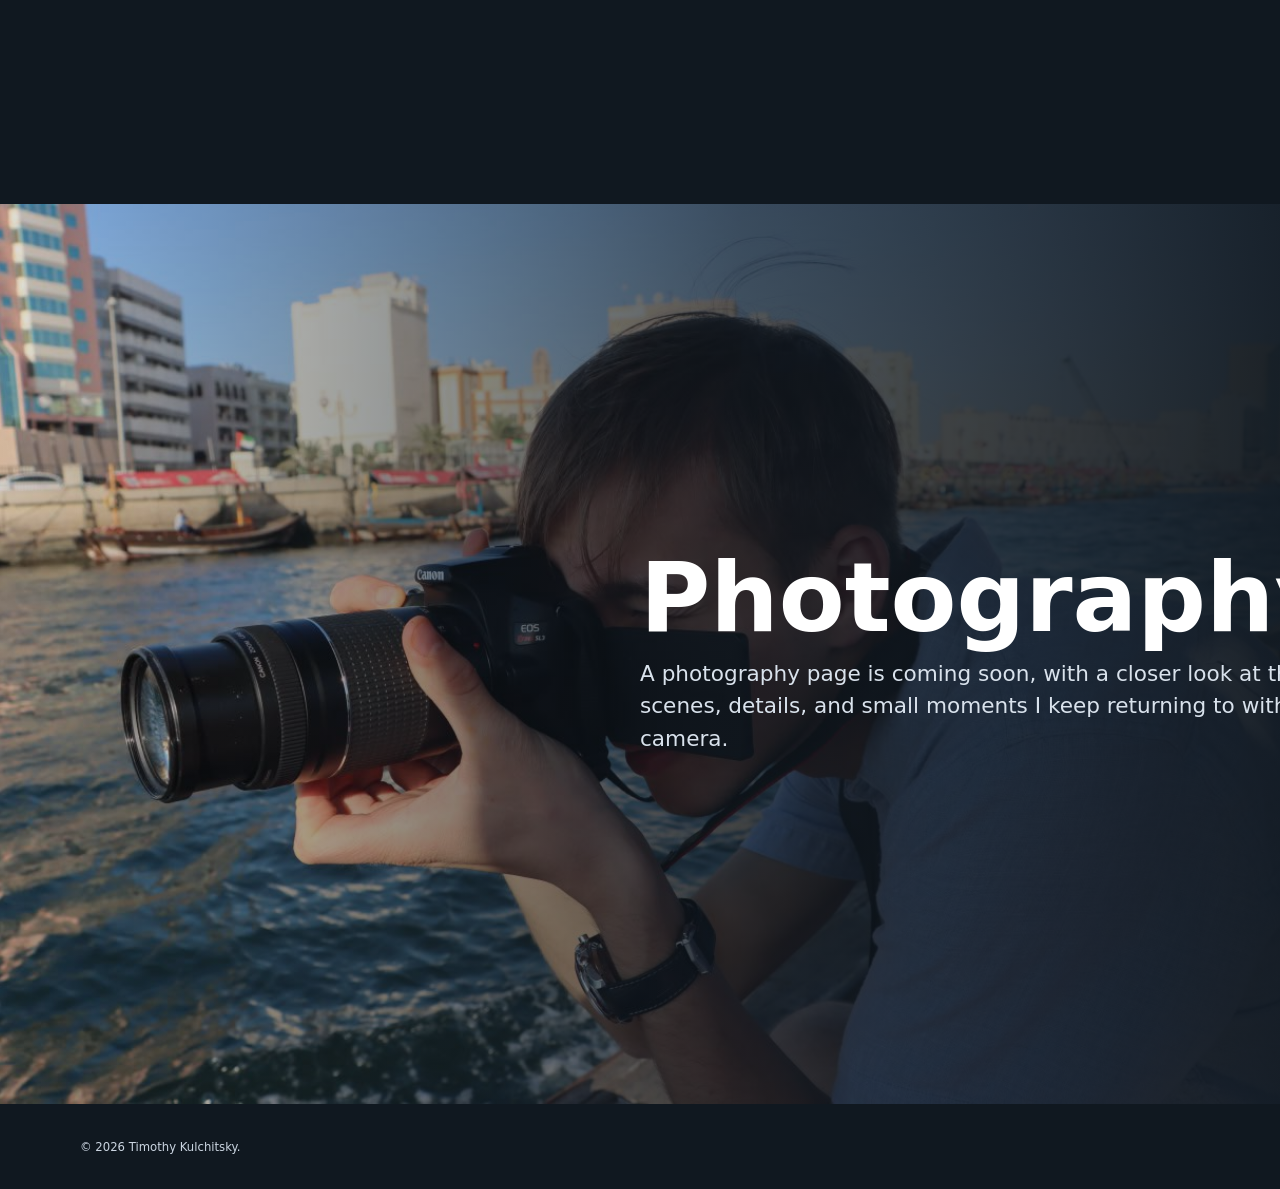
==== commit 3a7e1405: "Music page link" ====
--- a/docs/index.html
+++ b/docs/index.html
@@ -46,9 +46,34 @@
         <div class="home-section-text">
           <h2 id="music-title">Music</h2>
           <p>
-            Piano is one of the places where I slow down, listen closely, and
-            let ideas turn into something more felt than explained.
+            I try to engage with music whenever I have the chance.
+            I play piano, sing, and arrange. Here is my YouTube page with recordings of me playing piano,
+            as well as other musical things.
           </p>
+          <a
+            class="youtube-channel-card"
+            href="https://youtube.com/@timkulchitsky6690?si=BteOPXOlohSPna3w"
+            aria-label="Open Tim Kulchitsky on YouTube"
+          >
+            <img
+              class="youtube-channel-image"
+              src="images/about.jpg"
+              alt=""
+            />
+            <span class="youtube-channel-info">
+              <span class="youtube-channel-name">Tim Kulchitsky</span>
+              <span class="youtube-channel-meta">Piano recordings and arrangements</span>
+            </span>
+            <svg
+              class="youtube-channel-icon"
+              aria-hidden="true"
+              viewBox="0 0 24 24"
+            >
+              <path d="M15 3h6v6" />
+              <path d="M10 14 21 3" />
+              <path d="M21 14v4a3 3 0 0 1-3 3H6a3 3 0 0 1-3-3V6a3 3 0 0 1 3-3h4" />
+            </svg>
+          </a>
         </div>
         <img
           class="home-section-image"
--- a/docs/styles.css
+++ b/docs/styles.css
@@ -226,6 +226,74 @@
   font-size: clamp(1.05rem, 2vw, 1.35rem);
 }
 
+.youtube-channel-card {
+  display: inline-flex;
+  width: min(100%, 420px);
+  max-width: 100%;
+  align-items: center;
+  gap: 12px;
+  margin-top: 16px;
+  border-radius: 18px;
+  padding: 10px 16px 10px 10px;
+  background: #ffffff;
+  color: #111827;
+  box-shadow: 0 16px 40px rgba(0, 0, 0, 0.22);
+}
+
+.youtube-channel-card:hover,
+.youtube-channel-card:focus-visible {
+  text-decoration: none;
+  transform: translateY(-2px);
+  box-shadow: 0 20px 48px rgba(0, 0, 0, 0.28);
+}
+
+.youtube-channel-image {
+  width: 58px;
+  height: 58px;
+  flex: 0 0 58px;
+  border: 4px solid #ef1d2f;
+  border-radius: 50%;
+  object-fit: cover;
+  background: #ffffff;
+}
+
+.youtube-channel-info {
+  display: grid;
+  flex: 1 1 auto;
+  gap: 2px;
+  min-width: 0;
+}
+
+.youtube-channel-name,
+.youtube-channel-meta {
+  overflow-wrap: anywhere;
+}
+
+.youtube-channel-name {
+  color: #111827;
+  font-size: clamp(1.05rem, 2.5vw, 1.45rem);
+  font-weight: 750;
+  line-height: 1.1;
+}
+
+.youtube-channel-meta {
+  color: #6b7280;
+  font-size: clamp(0.78rem, 1.4vw, 0.92rem);
+  font-weight: 600;
+}
+
+.youtube-channel-icon {
+  width: 24px;
+  height: 24px;
+  flex: 0 0 24px;
+  color: #ef1d2f;
+  fill: none;
+  stroke: currentColor;
+  stroke-linecap: round;
+  stroke-linejoin: round;
+  stroke-width: 2;
+}
+
 .music-section {
   justify-items: start;
 }
@@ -545,6 +613,18 @@
     background: rgba(16, 24, 32, 0.72);
   }
 
+  .youtube-channel-card {
+    gap: 10px;
+    padding: 10px 14px 10px 10px;
+  }
+
+  .youtube-channel-image {
+    width: 52px;
+    height: 52px;
+    flex-basis: 52px;
+    border-width: 4px;
+  }
+
   .project-grid {
     grid-template-columns: 1fr;
   }
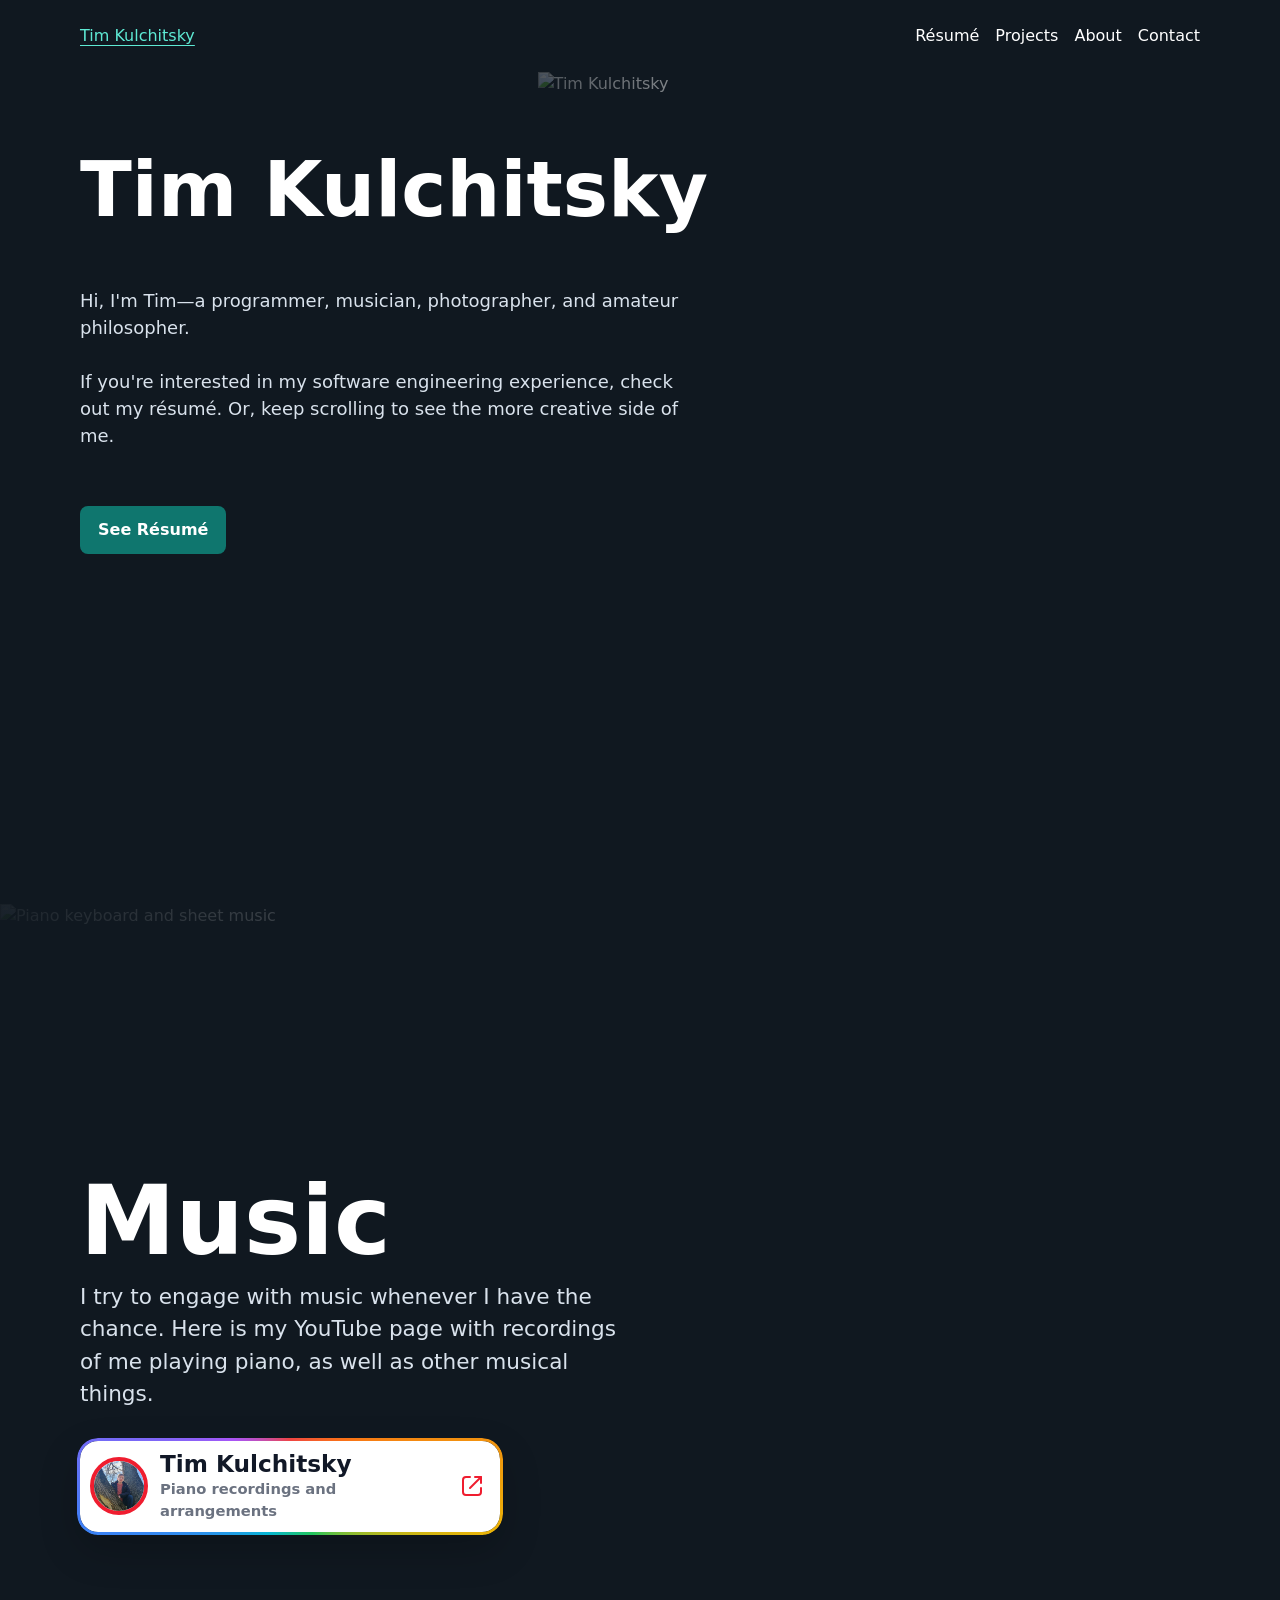
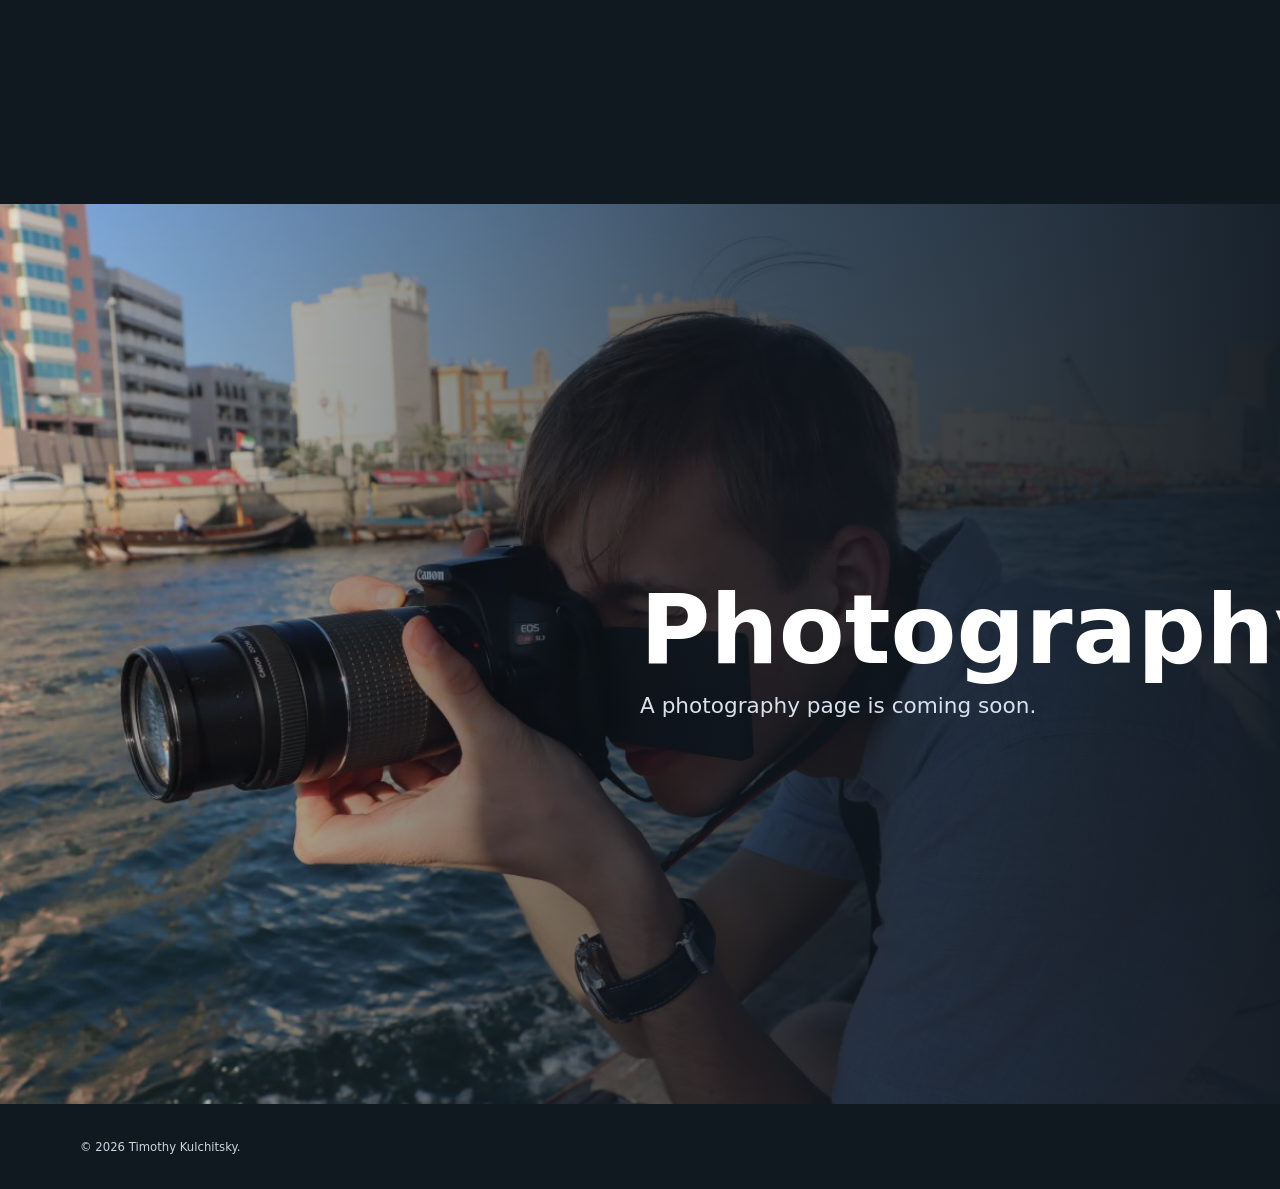
==== commit adfc3c61: "Rainbow music link animation (Anime.js)" ====
--- a/docs/index.html
+++ b/docs/index.html
@@ -9,6 +9,7 @@
     />
     <title>Landing Page</title>
     <link rel="stylesheet" href="styles.css" />
+    <script src="https://cdn.jsdelivr.net/npm/animejs@3.2.2/lib/anime.min.js" defer></script>
     <script src="script.js" defer></script>
   </head>
   <body>
@@ -47,7 +48,7 @@
           <h2 id="music-title">Music</h2>
           <p>
             I try to engage with music whenever I have the chance.
-            I play piano, sing, and arrange. Here is my YouTube page with recordings of me playing piano,
+            Here is my YouTube page with recordings of me playing piano,
             as well as other musical things.
           </p>
           <a
@@ -55,6 +56,7 @@
             href="https://youtube.com/@timkulchitsky6690?si=BteOPXOlohSPna3w"
             aria-label="Open Tim Kulchitsky on YouTube"
           >
+            <span class="youtube-channel-rainbow" aria-hidden="true"></span>
             <img
               class="youtube-channel-image"
               src="images/about.jpg"
@@ -86,8 +88,7 @@
         <div class="home-section-text">
           <h2 id="photography-title">Photography</h2>
           <p>
-            A photography page is coming soon, with a closer look at the scenes,
-            details, and small moments I keep returning to with a camera.
+            A photography page is coming soon.
           </p>
         </div>
         <img
--- a/docs/styles.css
+++ b/docs/styles.css
@@ -226,7 +226,12 @@
   font-size: clamp(1.05rem, 2vw, 1.35rem);
 }
 
+/* YouTube Channel Card */
+
 .youtube-channel-card {
+  position: relative;
+  isolation: isolate;
+  overflow: visible;
   display: inline-flex;
   width: min(100%, 420px);
   max-width: 100%;
@@ -240,10 +245,34 @@
   box-shadow: 0 16px 40px rgba(0, 0, 0, 0.22);
 }
 
+.youtube-channel-rainbow {
+  position: absolute;
+  inset: -3px;
+  z-index: 1;
+  border: 3px solid transparent;
+  border-radius: 21px;
+  background: conic-gradient(
+    from 0deg,
+    #ef4444,
+    #f97316,
+    #eab308,
+    #22c55e,
+    #06b6d4,
+    #3b82f6,
+    #a855f7,
+    #ef4444
+  ) border-box;
+  mask:
+    linear-gradient(#000 0 0) padding-box,
+    linear-gradient(#000 0 0);
+  mask-composite: exclude;
+  pointer-events: none;
+  will-change: background;
+}
+
 .youtube-channel-card:hover,
 .youtube-channel-card:focus-visible {
   text-decoration: none;
-  transform: translateY(-2px);
   box-shadow: 0 20px 48px rgba(0, 0, 0, 0.28);
 }
 
@@ -293,6 +322,8 @@
   stroke-linejoin: round;
   stroke-width: 2;
 }
+
+/* Music/Photography Sections */
 
 .music-section {
   justify-items: start;
